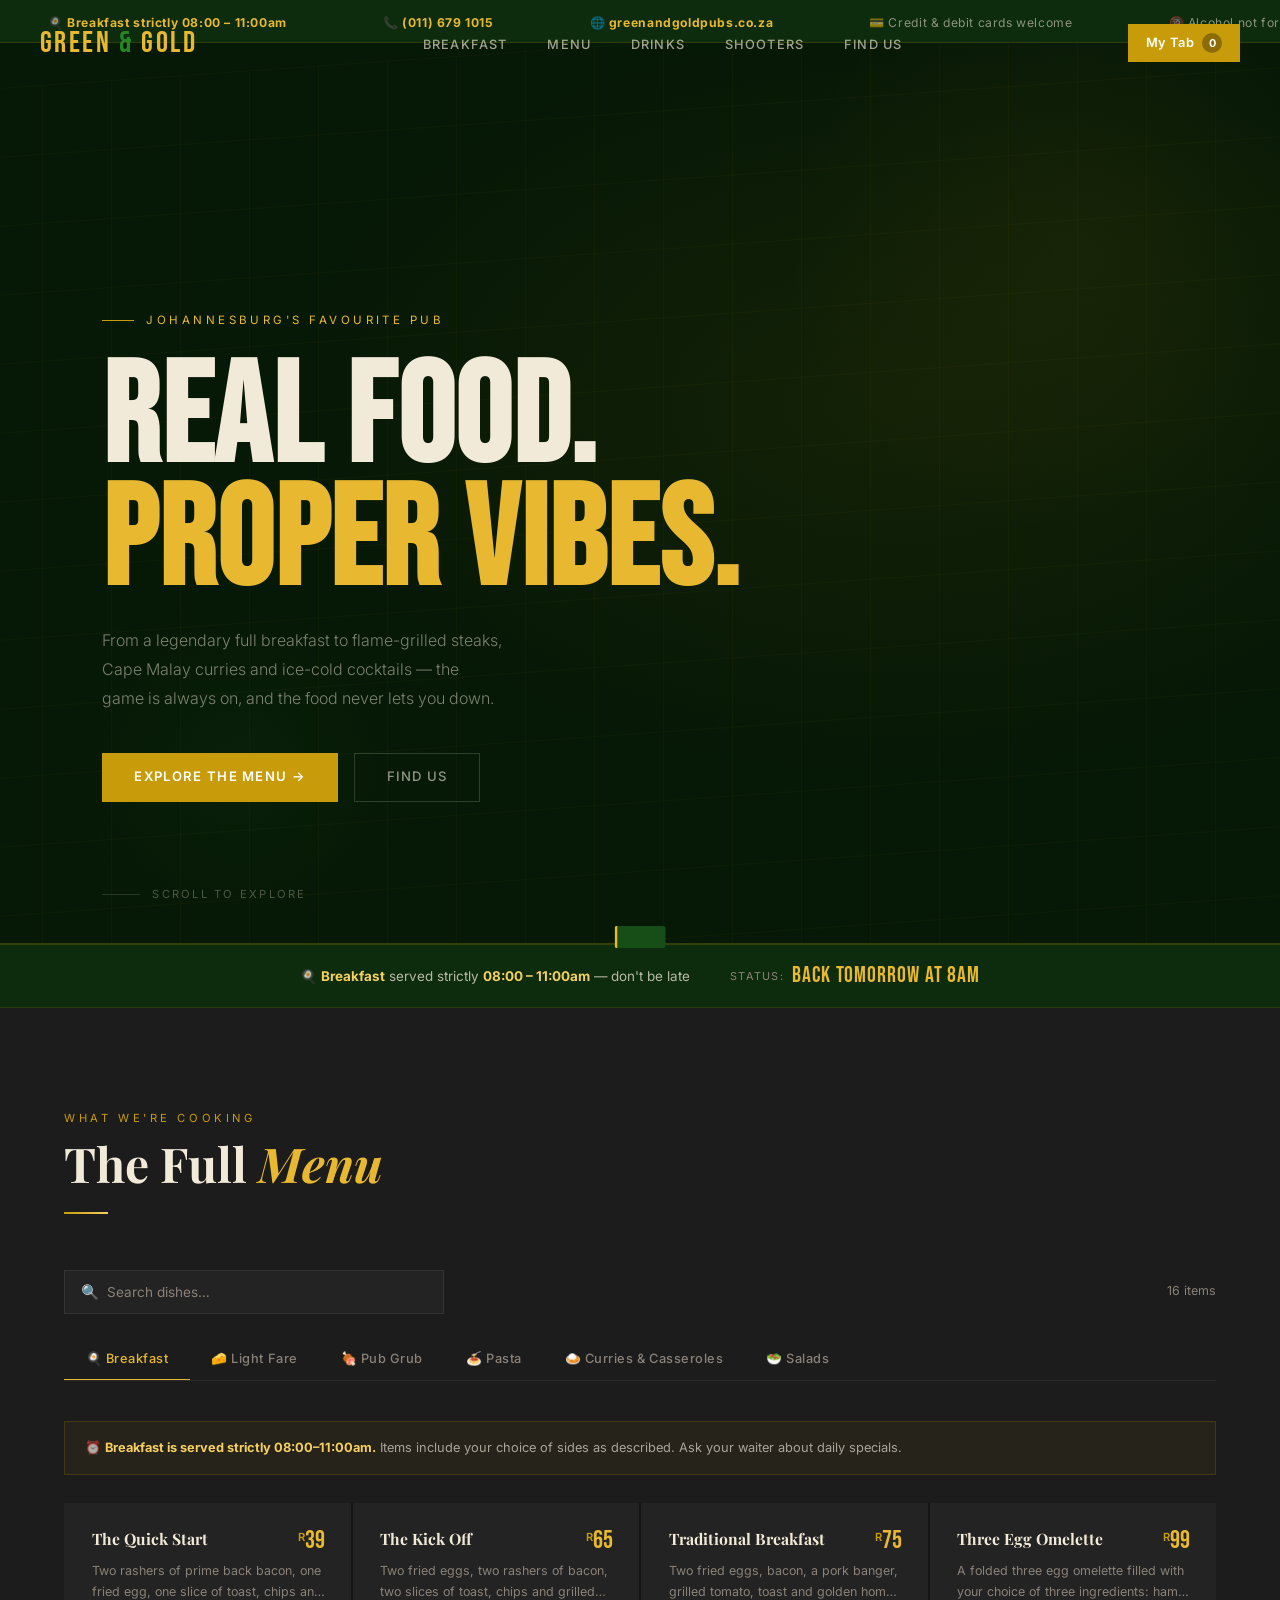
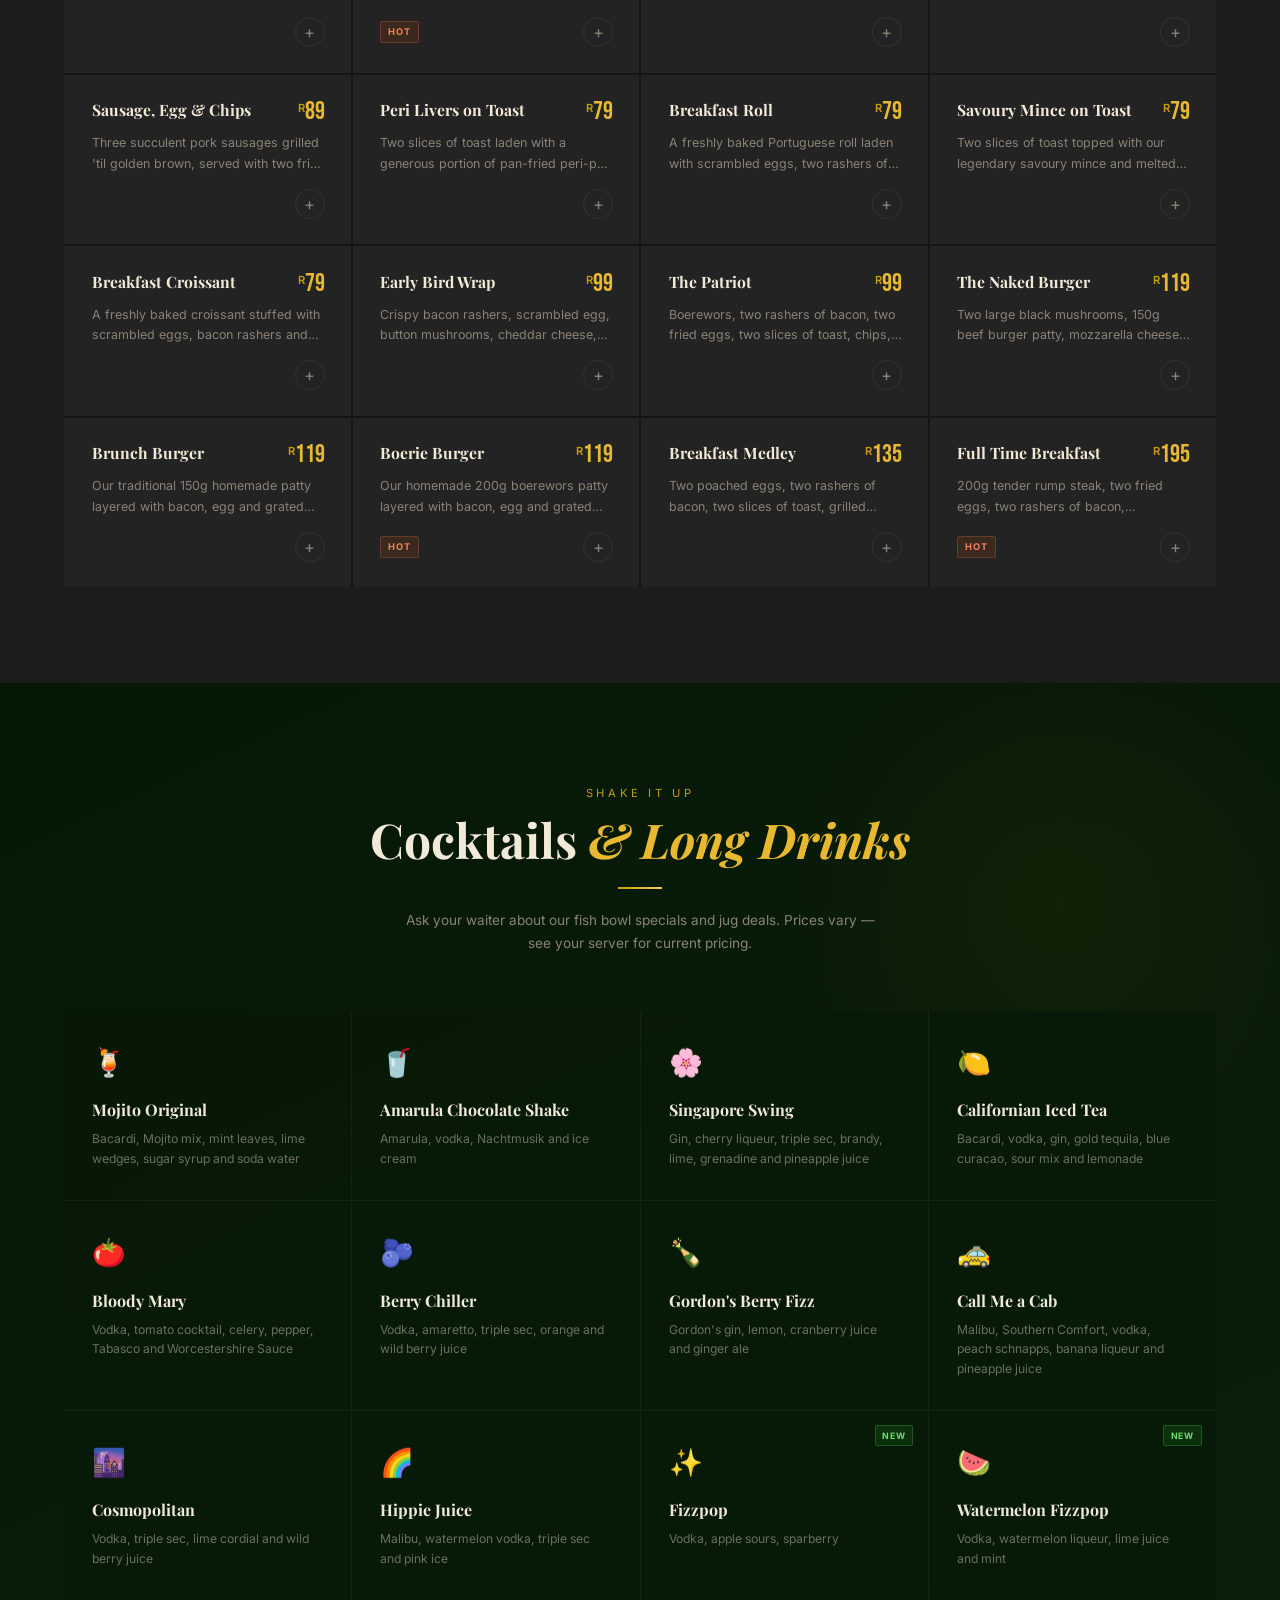
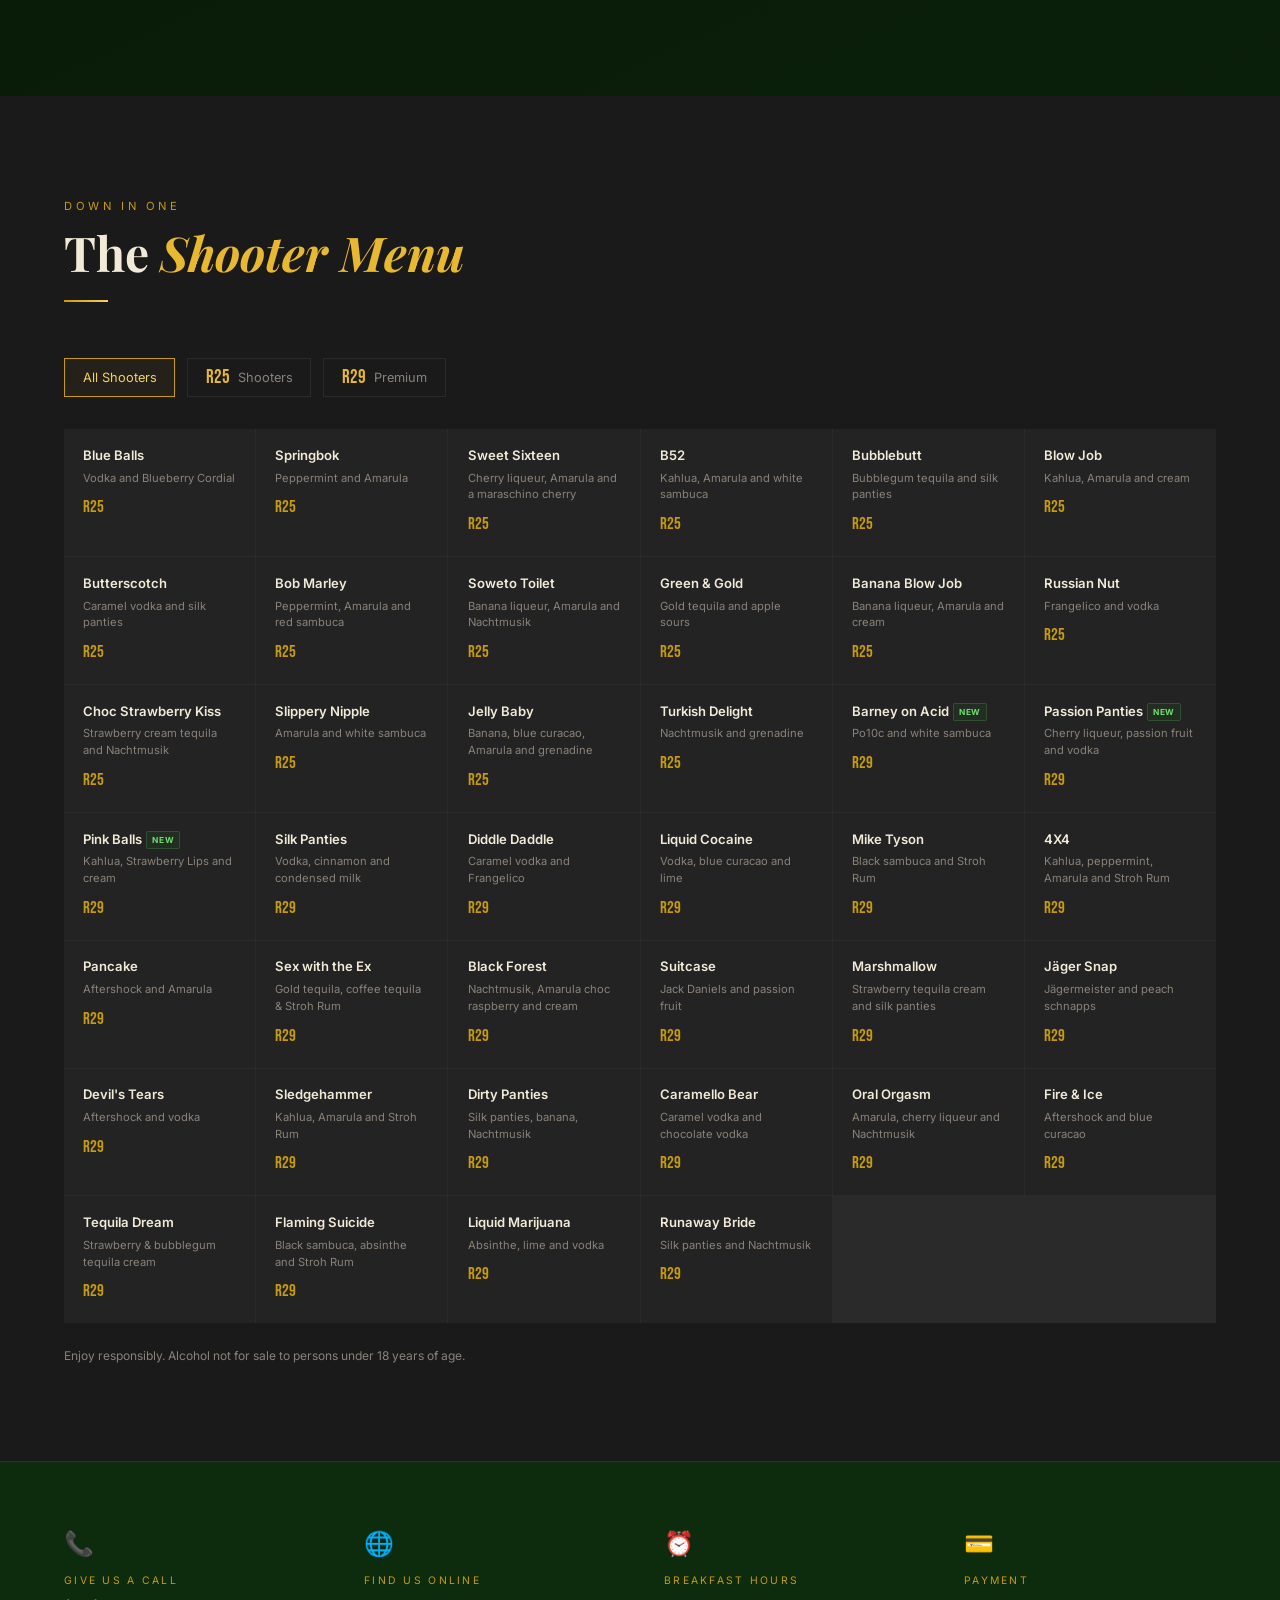
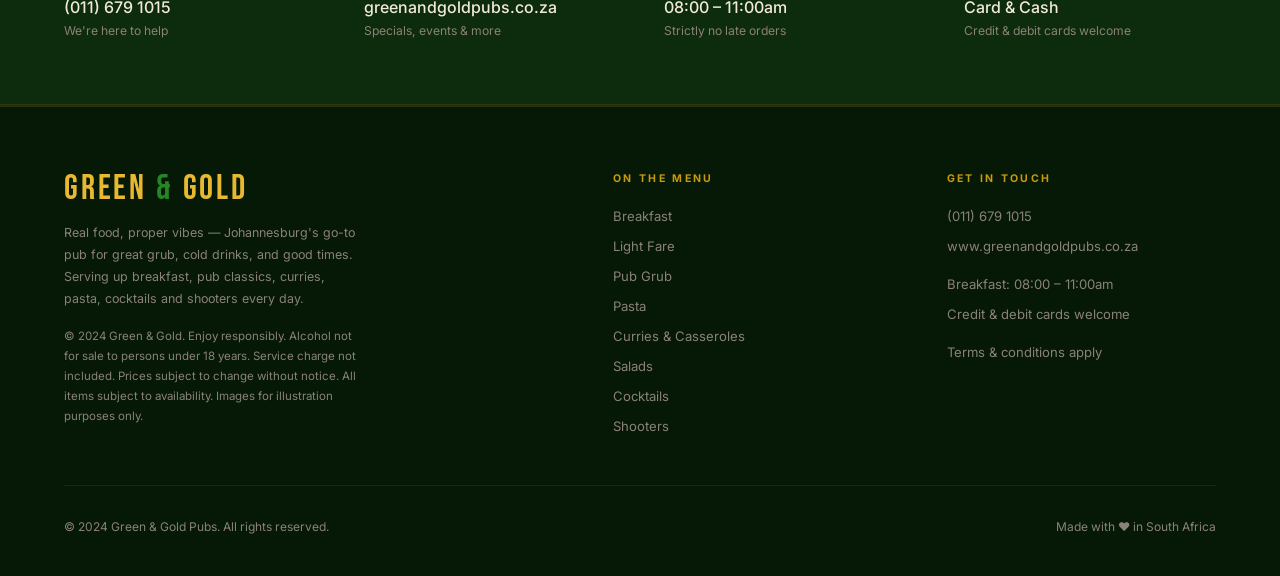
==== src/index.html @ a9fb5fc9 "Add Green & Gold Pub interactive website Full restaurant/pub website built from menu PDF with: - Liv" ====
<!DOCTYPE html>
<html lang="en">
<head>
  <meta charset="UTF-8">
  <meta name="viewport" content="width=device-width, initial-scale=1.0">
  <title>Green &amp; Gold | Johannesburg's Favourite Pub</title>
  <meta name="description" content="Real food, proper vibes. Green &amp; Gold Pub — breakfast, pub grub, curries, cocktails and shooters in Johannesburg.">
  <link rel="preconnect" href="https://fonts.googleapis.com">
  <link rel="preconnect" href="https://fonts.gstatic.com" crossorigin>
  <link href="https://fonts.googleapis.com/css2?family=Playfair+Display:ital,wght@0,400;0,700;0,900;1,400;1,700&family=Inter:wght@300;400;500;600;700&family=Bebas+Neue&display=swap" rel="stylesheet">
  <link rel="stylesheet" href="style.css">
</head>
<body>

<!-- ══ TICKER ══════════════════════════════════════════════════════ -->
<div class="ticker-wrap" aria-hidden="true">
  <div class="ticker-track" id="tickerTrack">
    <span class="ticker-item">🍳 <strong>Breakfast strictly 08:00 – 11:00am</strong></span>
    <span class="ticker-item">📞 <strong>(011) 679 1015</strong></span>
    <span class="ticker-item">🌐 <strong>greenandgoldpubs.co.za</strong></span>
    <span class="ticker-item">💳 Credit &amp; debit cards welcome</span>
    <span class="ticker-item">🔞 Alcohol not for sale to persons under 18</span>
    <span class="ticker-item">🏉 The game is always on</span>
    <span class="ticker-item">🔥 New items now on the menu — check it out</span>
    <span class="ticker-item">🥩 <strong>200g rump, flame-grilled to order</strong></span>
    <span class="ticker-item">🍺 Enjoy responsibly</span>
    <span class="ticker-item">📍 Johannesburg, South Africa</span>
  </div>
</div>

<!-- ══ NAV ══════════════════════════════════════════════════════════ -->
<nav id="mainNav">
  <a href="#" class="logo">Green <em>&amp;</em> Gold</a>

  <ul class="nav-links">
    <li><a href="#menu" onclick="switchCatByName('breakfast')">Breakfast</a></li>
    <li><a href="#menu">Menu</a></li>
    <li><a href="#cocktails">Drinks</a></li>
    <li><a href="#shooters">Shooters</a></li>
    <li><a href="#contact">Find Us</a></li>
  </ul>

  <div class="nav-right">
    <button class="tab-btn" onclick="openDrawer()">
      My Tab
      <span class="tab-badge" id="tabBadge">0</span>
    </button>
    <button class="ham" id="hamBtn" onclick="toggleMob()" aria-label="Menu">
      <span></span><span></span><span></span>
    </button>
  </div>
</nav>

<!-- ══ MOBILE NAV ══════════════════════════════════════════════════ -->
<nav class="mob-nav" id="mobNav">
  <a href="#menu" onclick="closeMob()">Menu</a>
  <a href="#cocktails" onclick="closeMob()">Drinks</a>
  <a href="#shooters" onclick="closeMob()">Shooters</a>
  <a href="#contact" onclick="closeMob()">Find Us</a>
</nav>

<!-- ══ HERO ══════════════════════════════════════════════════════════ -->
<section class="hero" id="home">
  <div class="hero-bg"></div>
  <div class="hero-grid"></div>
  <div class="hero-orb hero-orb-1"></div>
  <div class="hero-orb hero-orb-2"></div>

  <div class="hero-inner">
    <div class="hero-eye">Johannesburg's Favourite Pub</div>
    <h1 class="hero-h1">
      Real food.<br>
      <span class="accent">Proper vibes.</span>
    </h1>
    <p class="hero-sub">From a legendary full breakfast to flame-grilled steaks, Cape Malay curries and ice-cold cocktails — the game is always on, and the food never lets you down.</p>
    <div class="hero-ctas">
      <a href="#menu" class="btn-gold">Explore the Menu &rarr;</a>
      <a href="#contact" class="btn-ghost">Find Us</a>
    </div>
  </div>

  <div class="hero-scroll">
    <div class="scroll-bar"></div>
    Scroll to explore
  </div>
</section>

<!-- ══ BREAKFAST BANNER ══════════════════════════════════════════════ -->
<div class="bfast-bar" id="bfastBar">
  <div class="bfast-msg">🍳 <strong>Breakfast</strong> served strictly <strong>08:00 – 11:00am</strong> — don't be late</div>
  <div class="bfast-timer">
    <span class="timer-lbl">Status:</span>
    <span class="timer-val" id="timerVal">—</span>
  </div>
</div>

<!-- ══ MENU ══════════════════════════════════════════════════════════ -->
<section class="menu-sec" id="menu">
  <div class="s-head">
    <span class="s-label">What we're cooking</span>
    <h2 class="s-title">The Full <em>Menu</em></h2>
    <div class="gold-rule"></div>
  </div>

  <!-- Search + count -->
  <div class="search-row">
    <div class="search-box">
      <span class="search-ico">&#128269;</span>
      <input type="text" id="searchInput" placeholder="Search dishes…" oninput="onSearch(this.value)" autocomplete="off">
    </div>
    <span class="result-ct" id="resultCt"></span>
  </div>

  <!-- Category tabs -->
  <div class="cat-tabs" id="catTabs">
    <button class="cat-tab active" onclick="switchCat('breakfast', this)">🍳 Breakfast</button>
    <button class="cat-tab" onclick="switchCat('lightFare', this)">🧀 Light Fare</button>
    <button class="cat-tab" onclick="switchCat('pubGrub', this)">🍖 Pub Grub</button>
    <button class="cat-tab" onclick="switchCat('pasta', this)">🍝 Pasta</button>
    <button class="cat-tab" onclick="switchCat('curries', this)">🍛 Curries &amp; Casseroles</button>
    <button class="cat-tab" onclick="switchCat('salads', this)">🥗 Salads</button>
  </div>

  <!-- Breakfast note -->
  <div id="bfastNote" style="margin-bottom:1.75rem; padding:1rem 1.25rem; background:rgba(200,155,10,0.06); border:1px solid rgba(200,155,10,0.18); font-size:0.8rem; color:rgba(242,234,216,0.65); line-height:1.6;">
    ⏰ <strong style="color:var(--gold-xl)">Breakfast is served strictly 08:00–11:00am.</strong>
    Items include your choice of sides as described. Ask your waiter about daily specials.
  </div>

  <!-- Menu grid -->
  <div class="menu-grid" id="menuGrid"></div>
</section>

<!-- ══ COCKTAILS ════════════════════════════════════════════════════ -->
<section class="cktl-sec" id="cocktails">
  <div class="s-head center reveal">
    <span class="s-label">Shake it up</span>
    <h2 class="s-title">Cocktails <em>&amp; Long Drinks</em></h2>
    <div class="gold-rule"></div>
    <p style="font-size:0.85rem;color:var(--muted);margin-top:0.75rem;max-width:480px;margin-inline:auto;line-height:1.7;">Ask your waiter about our fish bowl specials and jug deals. Prices vary — see your server for current pricing.</p>
  </div>
  <div class="cktl-grid" id="cktlGrid"></div>
</section>

<!-- ══ SHOOTERS ═══════════════════════════════════════════════════ -->
<section class="shot-sec" id="shooters">
  <div class="s-head reveal">
    <span class="s-label">Down in one</span>
    <h2 class="s-title">The <em>Shooter Menu</em></h2>
    <div class="gold-rule"></div>
  </div>

  <div class="price-pills">
    <button class="ppill active" data-filter="all" onclick="renderShooters('all')">All Shooters</button>
    <button class="ppill" data-filter="25" onclick="renderShooters('25')">
      <span class="pp">R25</span> Shooters
    </button>
    <button class="ppill" data-filter="29" onclick="renderShooters('29')">
      <span class="pp">R29</span> Premium
    </button>
  </div>

  <div class="shot-grid" id="shotGrid"></div>

  <p style="margin-top:1.5rem;font-size:0.75rem;color:var(--muted);">Enjoy responsibly. Alcohol not for sale to persons under 18 years of age.</p>
</section>

<!-- ══ INFO STRIP ════════════════════════════════════════════════════ -->
<div class="info-strip" id="contact">
  <div class="reveal">
    <span class="info-ico">📞</span>
    <div class="info-lbl">Give us a call</div>
    <div class="info-val">(011) 679 1015</div>
    <div class="info-sub">We're here to help</div>
  </div>
  <div class="reveal" style="transition-delay:0.1s">
    <span class="info-ico">🌐</span>
    <div class="info-lbl">Find us online</div>
    <div class="info-val">greenandgoldpubs.co.za</div>
    <div class="info-sub">Specials, events &amp; more</div>
  </div>
  <div class="reveal" style="transition-delay:0.2s">
    <span class="info-ico">⏰</span>
    <div class="info-lbl">Breakfast hours</div>
    <div class="info-val">08:00 – 11:00am</div>
    <div class="info-sub">Strictly no late orders</div>
  </div>
  <div class="reveal" style="transition-delay:0.3s">
    <span class="info-ico">💳</span>
    <div class="info-lbl">Payment</div>
    <div class="info-val">Card &amp; Cash</div>
    <div class="info-sub">Credit &amp; debit cards welcome</div>
  </div>
</div>

<!-- ══ FOOTER ════════════════════════════════════════════════════════ -->
<footer>
  <div class="ft-grid">
    <div class="ft-brand">
      <a href="#" class="logo">Green <em>&amp;</em> Gold</a>
      <p>Real food, proper vibes — Johannesburg's go-to pub for great grub, cold drinks, and good times. Serving up breakfast, pub classics, curries, pasta, cocktails and shooters every day.</p>
      <p style="margin-top:1rem;font-size:0.72rem;">© 2024 Green &amp; Gold. Enjoy responsibly. Alcohol not for sale to persons under 18 years. Service charge not included. Prices subject to change without notice. All items subject to availability. Images for illustration purposes only.</p>
    </div>
    <div class="ft-col">
      <h4>On the Menu</h4>
      <ul>
        <li><a href="#menu" onclick="switchCat('breakfast', document.querySelector('.cat-tab'))">Breakfast</a></li>
        <li><a href="#menu">Light Fare</a></li>
        <li><a href="#menu">Pub Grub</a></li>
        <li><a href="#menu">Pasta</a></li>
        <li><a href="#menu">Curries &amp; Casseroles</a></li>
        <li><a href="#menu">Salads</a></li>
        <li><a href="#cocktails">Cocktails</a></li>
        <li><a href="#shooters">Shooters</a></li>
      </ul>
    </div>
    <div class="ft-col">
      <h4>Get in Touch</h4>
      <ul>
        <li>(011) 679 1015</li>
        <li>www.greenandgoldpubs.co.za</li>
        <li style="margin-top:0.5rem;">Breakfast: 08:00 – 11:00am</li>
        <li>Credit &amp; debit cards welcome</li>
        <li style="margin-top:0.5rem;">Terms &amp; conditions apply</li>
      </ul>
    </div>
  </div>
  <div class="ft-bottom">
    <p>© 2024 Green &amp; Gold Pubs. All rights reserved.</p>
    <p>Made with ❤️ in South Africa</p>
  </div>
</footer>

<!-- ══ TOAST ════════════════════════════════════════════════════════ -->
<div class="toast" id="toast"></div>

<!-- ══ OVERLAY ══════════════════════════════════════════════════════ -->
<div class="overlay" id="overlay" onclick="closeDrawer()"></div>

<!-- ══ ORDER DRAWER ══════════════════════════════════════════════════ -->
<div class="drawer" id="drawer" role="dialog" aria-label="Your tab">
  <div class="drawer-head">
    <h3 class="drawer-title">Your Tab <span id="tabCount" style="font-family:'Inter',sans-serif;font-size:0.8rem;color:var(--muted);font-weight:400;margin-left:0.5rem;"></span></h3>
    <button class="drawer-x" onclick="closeDrawer()" aria-label="Close">&#10005;</button>
  </div>
  <div class="drawer-body" id="drawerBody">
    <div class="drawer-empty">
      <span class="de-ico">🍺</span>
      <p>Your tab is empty.<br>Add some items from the menu!</p>
    </div>
  </div>
  <div class="drawer-foot">
    <div class="drawer-total">
      <span class="dt-label">Tab Total</span>
      <span class="dt-amt" id="drawerAmt">R0</span>
    </div>
    <button class="btn-gold btn-full" onclick="callWaiter()">🙋 Call the Waiter</button>
  </div>
</div>

<script src="app.js"></script>
<script>
  // hide bfast note when not on breakfast tab
  const origSwitch = window.switchCat;
  window.switchCat = function(cat, btn) {
    origSwitch(cat, btn);
    document.getElementById('bfastNote').style.display = cat === 'breakfast' ? '' : 'none';
  };
</script>
</body>
</html>
---- src/style.css ----
:root {
  --g900: #061806;
  --g800: #0d2b0d;
  --g700: #174e17;
  --g600: #1e6b1e;
  --g500: #268526;
  --gold: #c89b0a;
  --gold-l: #e8b930;
  --gold-xl: #f5d060;
  --cream: #f9f4e8;
  --warm: #f2ead8;
  --char: #1c1c1c;
  --card: #232323;
  --card-h: #2c2c2c;
  --muted: #8a8278;
  --border: rgba(255,255,255,0.07);
}

*,*::before,*::after { box-sizing: border-box; margin: 0; padding: 0; }
html { scroll-behavior: smooth; }
body { font-family: 'Inter', system-ui, sans-serif; background: var(--char); color: var(--warm); overflow-x: hidden; line-height: 1.5; }

/* TICKER */
.ticker-wrap { background: var(--g800); border-bottom: 1px solid rgba(200,155,10,0.18); overflow: hidden; padding: 0.55rem 0; white-space: nowrap; }
.ticker-track { display: inline-flex; animation: ticker 50s linear infinite; }
.ticker-track:hover { animation-play-state: paused; }
.ticker-item { font-size: 0.76rem; letter-spacing: 0.05em; color: rgba(242,234,216,0.55); padding: 0 3rem; flex-shrink: 0; }
.ticker-item strong { color: var(--gold-l); }
@keyframes ticker { from { transform: translateX(0); } to { transform: translateX(-50%); } }

/* NAV */
nav { position: fixed; top: 0; left: 0; right: 0; z-index: 500; padding: 1.5rem 2.5rem; display: flex; align-items: center; justify-content: space-between; transition: padding 0.35s, background 0.35s, box-shadow 0.35s; }
nav.stuck { background: rgba(6,24,6,0.97); backdrop-filter: blur(14px); padding: 0.9rem 2.5rem; box-shadow: 0 1px 0 rgba(200,155,10,0.15); }
.logo { font-family: 'Bebas Neue', sans-serif; font-size: 1.9rem; letter-spacing: 0.08em; color: var(--gold-l); text-decoration: none; line-height: 1; }
.logo em { color: var(--g500); font-style: normal; }
.nav-links { list-style: none; display: flex; gap: 2.5rem; }
.nav-links a { font-size: 0.8rem; font-weight: 500; letter-spacing: 0.09em; text-transform: uppercase; color: rgba(242,234,216,0.65); text-decoration: none; transition: color 0.2s; }
.nav-links a:hover { color: var(--gold-xl); }
.nav-right { display: flex; align-items: center; gap: 1rem; }
.tab-btn { display: flex; align-items: center; gap: 0.5rem; padding: 0.55rem 1.1rem; background: var(--gold); border: none; color: #fff; font-size: 0.8rem; font-weight: 600; letter-spacing: 0.05em; cursor: pointer; transition: background 0.2s, transform 0.15s; font-family: 'Inter', sans-serif; }
.tab-btn:hover { background: var(--gold-l); color: #000; transform: translateY(-1px); }
.tab-badge { background: rgba(0,0,0,0.3); border-radius: 50%; width: 20px; height: 20px; font-size: 0.68rem; display: flex; align-items: center; justify-content: center; font-weight: 700; }
.tab-badge.bump { animation: bump 0.3s ease; }
@keyframes bump { 0%,100%{transform:scale(1)} 50%{transform:scale(1.5)} }
.ham { display: none; flex-direction: column; gap: 4px; background: none; border: none; cursor: pointer; padding: 4px; }
.ham span { display: block; width: 22px; height: 2px; background: var(--warm); transition: all 0.3s; transform-origin: center; }
.ham.open span:nth-child(1) { transform: rotate(45deg) translate(4px, 4px); }
.ham.open span:nth-child(2) { opacity: 0; }
.ham.open span:nth-child(3) { transform: rotate(-45deg) translate(4px, -4px); }

/* MOBILE NAV */
.mob-nav { position: fixed; inset: 0; background: var(--g900); z-index: 490; display: flex; flex-direction: column; align-items: center; justify-content: center; gap: 2.5rem; pointer-events: none; opacity: 0; transition: opacity 0.3s; }
.mob-nav.open { opacity: 1; pointer-events: all; }
.mob-nav a { font-family: 'Bebas Neue', sans-serif; font-size: 3.5rem; letter-spacing: 0.05em; color: var(--warm); text-decoration: none; transition: color 0.2s; }
.mob-nav a:hover { color: var(--gold-xl); }

/* HERO */
.hero { min-height: 100vh; display: flex; align-items: center; position: relative; overflow: hidden; background: var(--g900); }
.hero-bg { position: absolute; inset: 0; background: radial-gradient(ellipse 80% 70% at 70% 40%, rgba(200,155,10,0.07) 0%, transparent 60%), linear-gradient(180deg, rgba(6,24,6,0.3) 0%, rgba(6,24,6,0.85) 100%); }
.hero-grid { position: absolute; inset: 0; background-image: linear-gradient(rgba(200,155,10,0.035) 1px, transparent 1px), linear-gradient(90deg, rgba(200,155,10,0.035) 1px, transparent 1px); background-size: 60px 60px; transform: skewY(-4deg) scale(1.15); transform-origin: top; }
.hero-orb { position: absolute; border-radius: 50%; pointer-events: none; }
.hero-orb-1 { width: 600px; height: 600px; top: -100px; right: -100px; background: radial-gradient(circle, rgba(200,155,10,0.06) 0%, transparent 70%); animation: float 8s ease-in-out infinite; }
.hero-orb-2 { width: 350px; height: 350px; bottom: 0; left: 5%; background: radial-gradient(circle, rgba(38,133,38,0.07) 0%, transparent 70%); animation: float 11s ease-in-out infinite reverse; }
@keyframes float { 0%,100%{transform:translateY(0)} 50%{transform:translateY(-25px)} }
.hero-inner { position: relative; z-index: 2; padding: 0 8vw; padding-top: 120px; }
.hero-eye { display: inline-flex; align-items: center; gap: 0.75rem; font-size: 0.72rem; letter-spacing: 0.3em; text-transform: uppercase; color: var(--gold-l); margin-bottom: 1.75rem; animation: slideUp 0.8s ease 0.3s both; }
.hero-eye::before { content: ''; width: 32px; height: 1px; background: var(--gold); }
.hero-h1 { font-family: 'Bebas Neue', sans-serif; font-size: clamp(5rem, 11vw, 9rem); line-height: 0.88; letter-spacing: 0.01em; color: var(--warm); animation: slideUp 0.9s ease 0.5s both; margin-bottom: 0.15em; }
.hero-h1 .accent { color: var(--gold-l); display: block; }
.hero-sub { font-size: 1rem; color: rgba(242,234,216,0.5); max-width: 400px; line-height: 1.8; font-weight: 300; animation: slideUp 0.8s ease 0.7s both; margin-bottom: 2.5rem; }
.hero-ctas { display: flex; gap: 1rem; flex-wrap: wrap; animation: slideUp 0.8s ease 0.9s both; }
@keyframes slideUp { from{opacity:0;transform:translateY(28px)} to{opacity:1;transform:translateY(0)} }
.hero-scroll { position: absolute; bottom: 2.5rem; left: 8vw; display: flex; align-items: center; gap: 0.75rem; font-size: 0.7rem; letter-spacing: 0.2em; text-transform: uppercase; color: rgba(242,234,216,0.3); animation: slideUp 0.8s ease 1.1s both; }
.scroll-bar { width: 38px; height: 1px; background: rgba(242,234,216,0.15); overflow: hidden; position: relative; }
.scroll-bar::after { content: ''; position: absolute; top: 0; left: -100%; width: 100%; height: 100%; background: var(--gold); animation: moveBar 2.2s ease-in-out 1.5s infinite; }
@keyframes moveBar { 0%{left:-100%} 60%{left:100%} 100%{left:100%} }

/* BUTTONS */
.btn-gold { display: inline-flex; align-items: center; gap: 0.5rem; padding: 0.85rem 2rem; background: var(--gold); color: #fff; font-size: 0.82rem; font-weight: 600; letter-spacing: 0.1em; text-transform: uppercase; text-decoration: none; border: none; cursor: pointer; transition: background 0.2s, transform 0.15s, color 0.2s; font-family: 'Inter', sans-serif; }
.btn-gold:hover { background: var(--gold-l); color: #000; transform: translateY(-2px); }
.btn-ghost { display: inline-flex; align-items: center; gap: 0.5rem; padding: 0.85rem 2rem; background: transparent; color: rgba(242,234,216,0.6); font-size: 0.82rem; font-weight: 500; letter-spacing: 0.08em; text-transform: uppercase; text-decoration: none; border: 1px solid rgba(242,234,216,0.18); cursor: pointer; transition: all 0.2s; font-family: 'Inter', sans-serif; }
.btn-ghost:hover { border-color: var(--gold); color: var(--gold-xl); }

/* BREAKFAST BAR */
.bfast-bar { background: var(--g800); border-top: 2px solid var(--gold); border-bottom: 1px solid rgba(200,155,10,0.15); padding: 0.9rem 2.5rem; display: flex; align-items: center; justify-content: center; gap: 2.5rem; flex-wrap: wrap; transition: border-top-color 0.5s; }
.bfast-bar.warn { border-top-color: #e08030; }
.bfast-bar.closed { border-top-color: rgba(200,155,10,0.2); }
.bfast-msg { font-size: 0.84rem; color: rgba(242,234,216,0.75); }
.bfast-msg strong { color: var(--gold-xl); }
.bfast-timer { display: flex; align-items: center; gap: 0.5rem; }
.timer-lbl { font-size: 0.68rem; letter-spacing: 0.12em; text-transform: uppercase; color: var(--muted); }
.timer-val { font-family: 'Bebas Neue', sans-serif; font-size: 1.4rem; color: var(--gold-l); letter-spacing: 0.04em; }

/* SECTION COMMONS */
.s-label { display: inline-block; font-size: 0.7rem; letter-spacing: 0.32em; text-transform: uppercase; color: var(--gold); margin-bottom: 0.6rem; }
.s-title { font-family: 'Playfair Display', serif; font-size: clamp(2rem, 4vw, 3rem); line-height: 1.15; color: var(--warm); }
.s-title em { color: var(--gold-l); font-style: italic; }
.gold-rule { width: 44px; height: 2px; background: linear-gradient(90deg, var(--gold), var(--gold-xl)); margin: 1.25rem 0; }
.s-head { margin-bottom: 3.5rem; }
.s-head.center { text-align: center; }
.s-head.center .gold-rule { margin: 1.25rem auto; }

/* MENU */
.menu-sec { padding: 6rem 5vw; background: var(--char); }
.search-row { display: flex; align-items: center; gap: 1rem; margin-bottom: 1.5rem; flex-wrap: wrap; }
.search-box { display: flex; align-items: center; gap: 0.5rem; background: var(--card); border: 1px solid var(--border); padding: 0.65rem 1rem; flex: 1; max-width: 380px; transition: border-color 0.2s; }
.search-box:focus-within { border-color: var(--gold); }
.search-box input { background: none; border: none; outline: none; color: var(--warm); font-size: 0.85rem; width: 100%; font-family: 'Inter', sans-serif; }
.search-box input::placeholder { color: var(--muted); }
.search-ico { color: var(--muted); font-size: 0.9rem; }
.result-ct { font-size: 0.78rem; color: var(--muted); margin-left: auto; }
.cat-tabs { display: flex; border-bottom: 1px solid var(--border); margin-bottom: 2.5rem; overflow-x: auto; scrollbar-width: none; }
.cat-tabs::-webkit-scrollbar { display: none; }
.cat-tab { flex-shrink: 0; padding: 0.8rem 1.35rem; background: none; border: none; border-bottom: 2px solid transparent; color: var(--muted); font-size: 0.8rem; font-weight: 500; font-family: 'Inter', sans-serif; letter-spacing: 0.04em; cursor: pointer; transition: color 0.2s, border-color 0.2s; white-space: nowrap; margin-bottom: -1px; }
.cat-tab:hover { color: var(--warm); }
.cat-tab.active { color: var(--gold-l); border-bottom-color: var(--gold-l); }
.menu-grid { display: grid; grid-template-columns: repeat(auto-fill, minmax(285px, 1fr)); gap: 2px; background: rgba(0,0,0,0.25); }
.mc { background: var(--card); padding: 1.6rem; border-left: 2px solid transparent; position: relative; overflow: hidden; transition: background 0.2s, border-left-color 0.2s; }
.mc::after { content: ''; position: absolute; inset: 0; background: linear-gradient(135deg, rgba(200,155,10,0.04), transparent 55%); opacity: 0; transition: opacity 0.3s; pointer-events: none; }
.mc:hover { background: var(--card-h); border-left-color: var(--gold); }
.mc:hover::after { opacity: 1; }
.mc-head { display: flex; align-items: flex-start; justify-content: space-between; gap: 0.75rem; margin-bottom: 0.5rem; }
.mc-name { font-family: 'Playfair Display', serif; font-size: 0.98rem; font-weight: 700; color: var(--warm); line-height: 1.3; }
.mc-price { font-family: 'Bebas Neue', sans-serif; font-size: 1.55rem; color: var(--gold-l); line-height: 1; white-space: nowrap; flex-shrink: 0; }
.mc-price .r { font-family: 'Inter', sans-serif; font-size: 0.7rem; font-weight: 600; vertical-align: top; line-height: 1.5; color: var(--gold); }
.mc-desc { font-size: 0.78rem; color: var(--muted); line-height: 1.65; overflow: hidden; display: -webkit-box; -webkit-line-clamp: 2; -webkit-box-orient: vertical; transition: -webkit-line-clamp 0.4s; }
.mc:hover .mc-desc { -webkit-line-clamp: 8; }
.mc-variants { display: flex; gap: 0.4rem; flex-wrap: wrap; margin-top: 0.5rem; }
.mc-var { font-size: 0.7rem; color: var(--muted); border: 1px solid var(--border); padding: 0.18rem 0.45rem; border-radius: 2rem; display: flex; align-items: center; gap: 0.3rem; }
.mc-var .vp { font-family: 'Bebas Neue', sans-serif; font-size: 0.9rem; color: var(--gold); }
.mc-foot { display: flex; align-items: center; justify-content: space-between; margin-top: 0.9rem; gap: 0.4rem; flex-wrap: wrap; }
.mc-tags { display: flex; gap: 0.35rem; flex-wrap: wrap; }
.tag { font-size: 0.58rem; font-weight: 700; letter-spacing: 0.08em; text-transform: uppercase; padding: 0.18rem 0.45rem; border-radius: 2px; }
.tag-new { background: rgba(38,133,38,0.15); color: #6ddf6d; border: 1px solid rgba(109,223,109,0.22); }
.tag-hot { background: rgba(200,80,10,0.15); color: #f08060; border: 1px solid rgba(240,128,96,0.22); }
.add-btn { width: 30px; height: 30px; border-radius: 50%; border: 1px solid var(--border); background: none; color: var(--muted); font-size: 1.05rem; display: flex; align-items: center; justify-content: center; cursor: pointer; transition: all 0.2s; flex-shrink: 0; font-family: 'Inter', sans-serif; }
.add-btn:hover { background: var(--gold); color: #fff; border-color: var(--gold); transform: scale(1.12); }
.add-btn.added { background: var(--g600); color: #fff; border-color: var(--g600); }
.empty-state { grid-column: 1/-1; text-align: center; padding: 5rem 1rem; color: var(--muted); }
.empty-state .empty-ico { font-size: 2.5rem; display: block; margin-bottom: 0.75rem; }

/* COCKTAILS */
.cktl-sec { background: linear-gradient(155deg, var(--g900), #0a1f0a); padding: 6rem 5vw; position: relative; overflow: hidden; }
.cktl-sec::before { content: ''; position: absolute; top: -80px; right: -80px; width: 600px; height: 600px; border-radius: 50%; background: radial-gradient(circle, rgba(200,155,10,0.05) 0%, transparent 65%); pointer-events: none; }
.cktl-grid { display: grid; grid-template-columns: repeat(auto-fill, minmax(240px, 1fr)); gap: 1px; background: rgba(255,255,255,0.04); }
.cktl-card { background: rgba(6,24,6,0.9); padding: 2rem 1.75rem; position: relative; overflow: hidden; transition: background 0.25s, transform 0.25s; }
.cktl-card::after { content: ''; position: absolute; bottom: 0; left: 0; width: 100%; height: 2px; background: linear-gradient(90deg, var(--g500), var(--gold-l)); transform: scaleX(0); transform-origin: left; transition: transform 0.35s ease; }
.cktl-card:hover { background: rgba(13,43,13,0.95); transform: translateY(-4px); z-index: 1; }
.cktl-card:hover::after { transform: scaleX(1); }
.cktl-ico { font-size: 1.7rem; margin-bottom: 0.9rem; display: block; }
.cktl-name { font-family: 'Playfair Display', serif; font-size: 1rem; font-weight: 700; color: var(--warm); margin-bottom: 0.45rem; }
.cktl-ing { font-size: 0.76rem; color: rgba(242,234,216,0.42); line-height: 1.6; }
.cktl-badge { position: absolute; top: 0.9rem; right: 0.9rem; font-size: 0.55rem; font-weight: 700; letter-spacing: 0.1em; text-transform: uppercase; padding: 0.18rem 0.4rem; background: rgba(38,133,38,0.2); color: #6ddf6d; border: 1px solid rgba(109,223,109,0.22); border-radius: 2px; }

/* SHOOTERS */
.shot-sec { background: #1a1a1a; padding: 6rem 5vw; }
.price-pills { display: flex; gap: 0.75rem; margin-bottom: 2rem; flex-wrap: wrap; }
.ppill { display: flex; align-items: center; gap: 0.5rem; padding: 0.45rem 1.1rem; border: 1px solid var(--border); font-size: 0.8rem; color: var(--muted); cursor: pointer; transition: all 0.2s; font-family: 'Inter', sans-serif; background: none; }
.ppill:hover, .ppill.active { border-color: var(--gold); color: var(--gold-xl); background: rgba(200,155,10,0.05); }
.ppill .pp { font-family: 'Bebas Neue', sans-serif; font-size: 1.2rem; color: var(--gold-l); }
.shot-grid { display: grid; grid-template-columns: repeat(auto-fill, minmax(185px, 1fr)); gap: 1px; background: var(--border); }
.shot-card { background: var(--card); padding: 1.05rem 1.2rem; border-bottom: 2px solid transparent; transition: all 0.2s; }
.shot-card:hover { background: var(--card-h); border-bottom-color: var(--gold); }
.shot-name { font-weight: 600; font-size: 0.82rem; color: var(--warm); margin-bottom: 0.25rem; }
.shot-desc { font-size: 0.7rem; color: var(--muted); line-height: 1.5; }
.shot-price { font-family: 'Bebas Neue', sans-serif; font-size: 1.05rem; color: var(--gold); margin-top: 0.55rem; }
.shot-new { display: inline-block; font-size: 0.52rem; font-weight: 700; letter-spacing: 0.08em; text-transform: uppercase; padding: 0.1rem 0.32rem; background: rgba(38,133,38,0.12); color: #6ddf6d; border: 1px solid rgba(109,223,109,0.18); border-radius: 2px; margin-left: 0.25rem; vertical-align: middle; }

/* INFO STRIP */
.info-strip { background: var(--g800); border-top: 1px solid rgba(200,155,10,0.12); border-bottom: 1px solid rgba(200,155,10,0.12); padding: 4rem 5vw; display: grid; grid-template-columns: repeat(auto-fit, minmax(190px, 1fr)); gap: 3rem; }
.info-ico { font-size: 1.5rem; margin-bottom: 0.7rem; display: block; }
.info-lbl { font-size: 0.65rem; letter-spacing: 0.22em; text-transform: uppercase; color: var(--gold); margin-bottom: 0.35rem; }
.info-val { font-size: 1rem; font-weight: 500; color: var(--warm); margin-bottom: 0.2rem; }
.info-sub { font-size: 0.76rem; color: var(--muted); }

/* FOOTER */
footer { background: var(--g900); padding: 4rem 5vw 2.5rem; border-top: 2px solid rgba(200,155,10,0.18); }
.ft-grid { display: grid; grid-template-columns: 1.8fr 1fr 1fr; gap: 4rem; margin-bottom: 3rem; }
.ft-brand .logo { font-size: 2.2rem; display: inline-block; margin-bottom: 1rem; }
.ft-brand p { font-size: 0.78rem; color: var(--muted); line-height: 1.75; max-width: 300px; }
.ft-col h4 { font-size: 0.66rem; letter-spacing: 0.22em; text-transform: uppercase; color: var(--gold); margin-bottom: 1.25rem; }
.ft-col ul { list-style: none; display: flex; flex-direction: column; gap: 0.65rem; }
.ft-col ul li { font-size: 0.82rem; color: var(--muted); }
.ft-col ul li a { color: inherit; text-decoration: none; transition: color 0.2s; }
.ft-col ul li a:hover { color: var(--gold-xl); }
.ft-bottom { border-top: 1px solid var(--border); padding-top: 2rem; display: flex; align-items: center; justify-content: space-between; flex-wrap: wrap; gap: 1rem; }
.ft-bottom p { font-size: 0.75rem; color: var(--muted); }

/* TOAST */
.toast { position: fixed; bottom: 2rem; left: 50%; transform: translateX(-50%) translateY(80px); background: var(--g700); color: var(--warm); padding: 0.7rem 1.5rem; font-size: 0.84rem; font-weight: 500; z-index: 9000; transition: transform 0.35s cubic-bezier(0.34,1.56,0.64,1); white-space: nowrap; border-left: 3px solid var(--gold-l); pointer-events: none; border-radius: 2px; }
.toast.show { transform: translateX(-50%) translateY(0); }

/* DRAWER OVERLAY */
.overlay { position: fixed; inset: 0; background: rgba(0,0,0,0.55); z-index: 600; opacity: 0; pointer-events: none; transition: opacity 0.3s; }
.overlay.on { opacity: 1; pointer-events: all; }

/* ORDER DRAWER */
.drawer { position: fixed; right: 0; top: 0; bottom: 0; width: 380px; background: #1e1e1e; z-index: 700; transform: translateX(100%); transition: transform 0.4s cubic-bezier(0.32,0,0.67,0); display: flex; flex-direction: column; border-left: 1px solid var(--border); }
.drawer.open { transform: translateX(0); transition-timing-function: cubic-bezier(0.33,1,0.68,1); }
.drawer-head { padding: 1.4rem 1.5rem; border-bottom: 1px solid var(--border); display: flex; align-items: center; justify-content: space-between; }
.drawer-title { font-family: 'Playfair Display', serif; font-size: 1.25rem; }
.drawer-x { width: 34px; height: 34px; border: 1px solid var(--border); background: none; color: var(--muted); cursor: pointer; font-size: 1rem; display: flex; align-items: center; justify-content: center; border-radius: 50%; transition: all 0.2s; }
.drawer-x:hover { color: var(--warm); border-color: var(--warm); }
.drawer-body { flex: 1; overflow-y: auto; padding: 0.75rem 1.5rem; }
.drawer-item { display: flex; gap: 0.75rem; padding: 0.9rem 0; border-bottom: 1px solid var(--border); align-items: center; }
.di-name { flex: 1; font-size: 0.85rem; color: var(--warm); font-weight: 500; line-height: 1.3; }
.di-price { font-family: 'Bebas Neue', sans-serif; font-size: 1.25rem; color: var(--gold-l); white-space: nowrap; }
.di-rm { background: none; border: none; color: var(--muted); cursor: pointer; font-size: 0.85rem; padding: 0 0.25rem; transition: color 0.2s; }
.di-rm:hover { color: #e55; }
.drawer-empty { text-align: center; padding: 3.5rem 1rem; color: var(--muted); }
.drawer-empty .de-ico { font-size: 3rem; display: block; margin-bottom: 0.75rem; }
.drawer-foot { padding: 1.25rem 1.5rem; border-top: 1px solid var(--border); }
.drawer-total { display: flex; align-items: center; justify-content: space-between; margin-bottom: 1.25rem; }
.dt-label { font-size: 0.76rem; letter-spacing: 0.12em; text-transform: uppercase; color: var(--muted); }
.dt-amt { font-family: 'Bebas Neue', sans-serif; font-size: 2rem; color: var(--gold-l); }
.btn-full { width: 100%; display: flex; align-items: center; justify-content: center; }

/* REVEAL ANIMATIONS */
.reveal { opacity: 0; transform: translateY(24px); transition: opacity 0.6s ease, transform 0.6s ease; }
.reveal.in { opacity: 1; transform: translateY(0); }

/* RESPONSIVE */
@media (max-width: 900px) {
  .nav-links { display: none; }
  .ham { display: flex; }
  .ft-grid { grid-template-columns: 1fr; gap: 2.5rem; }
  .hero-h1 { font-size: clamp(4rem, 15vw, 6rem); }
}
@media (max-width: 600px) {
  nav { padding: 1rem 1.25rem; }
  nav.stuck { padding: 0.75rem 1.25rem; }
  section, .menu-sec, .cktl-sec, .shot-sec { padding: 4rem 1.25rem; }
  .drawer { width: 100%; }
  .bfast-bar { padding: 0.75rem 1rem; gap: 1rem; }
}
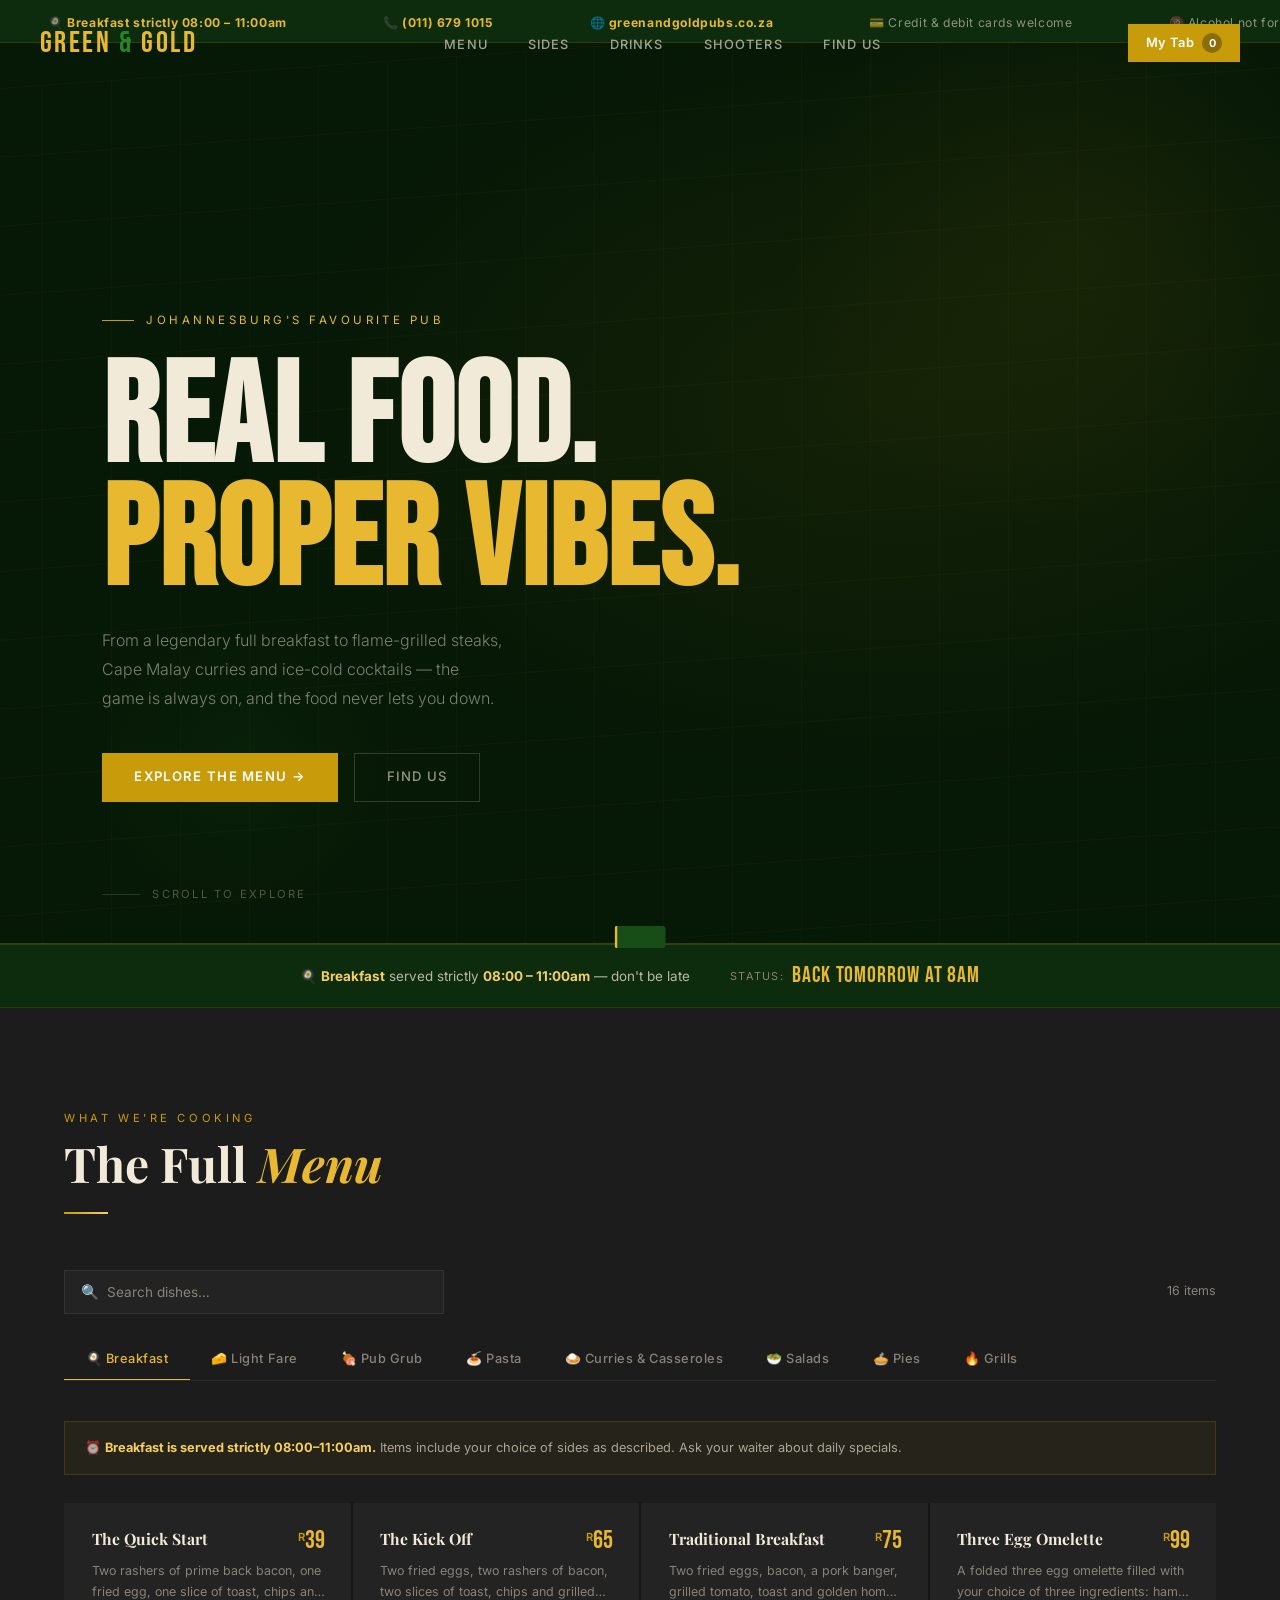
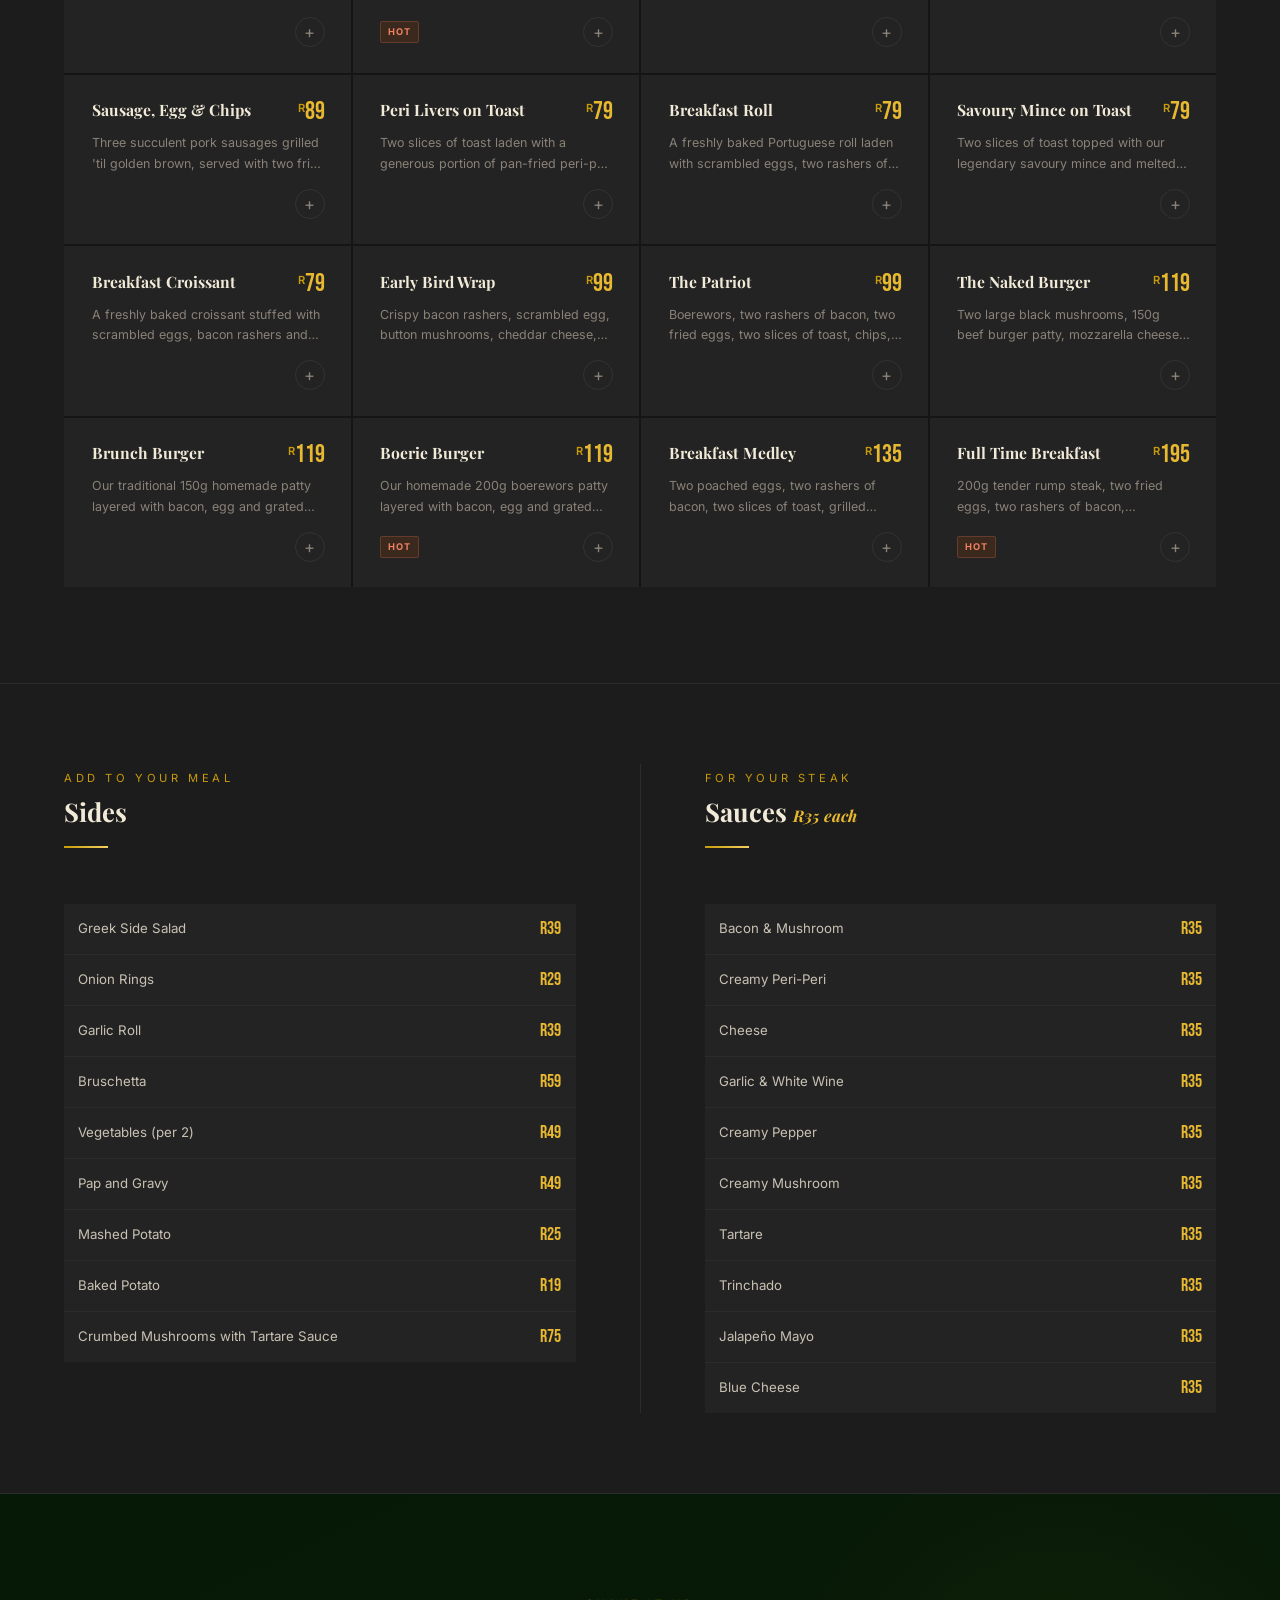
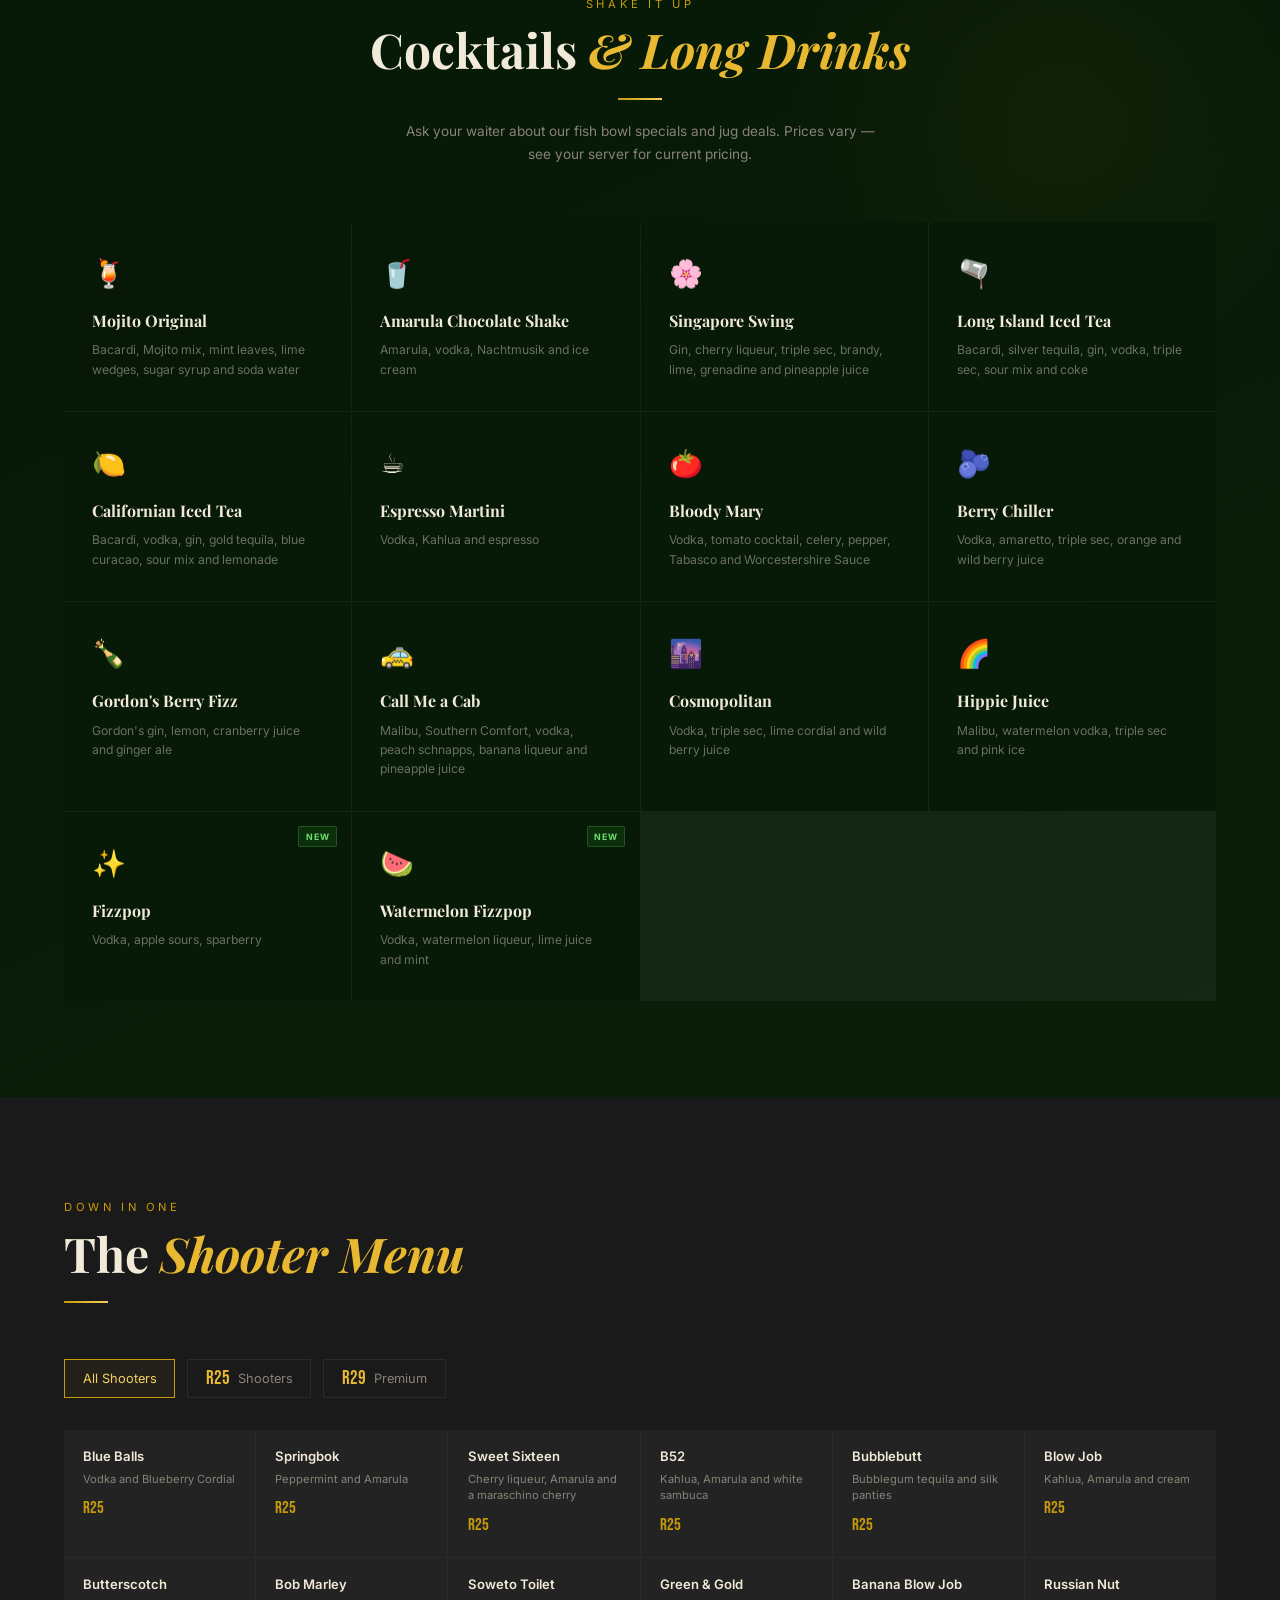
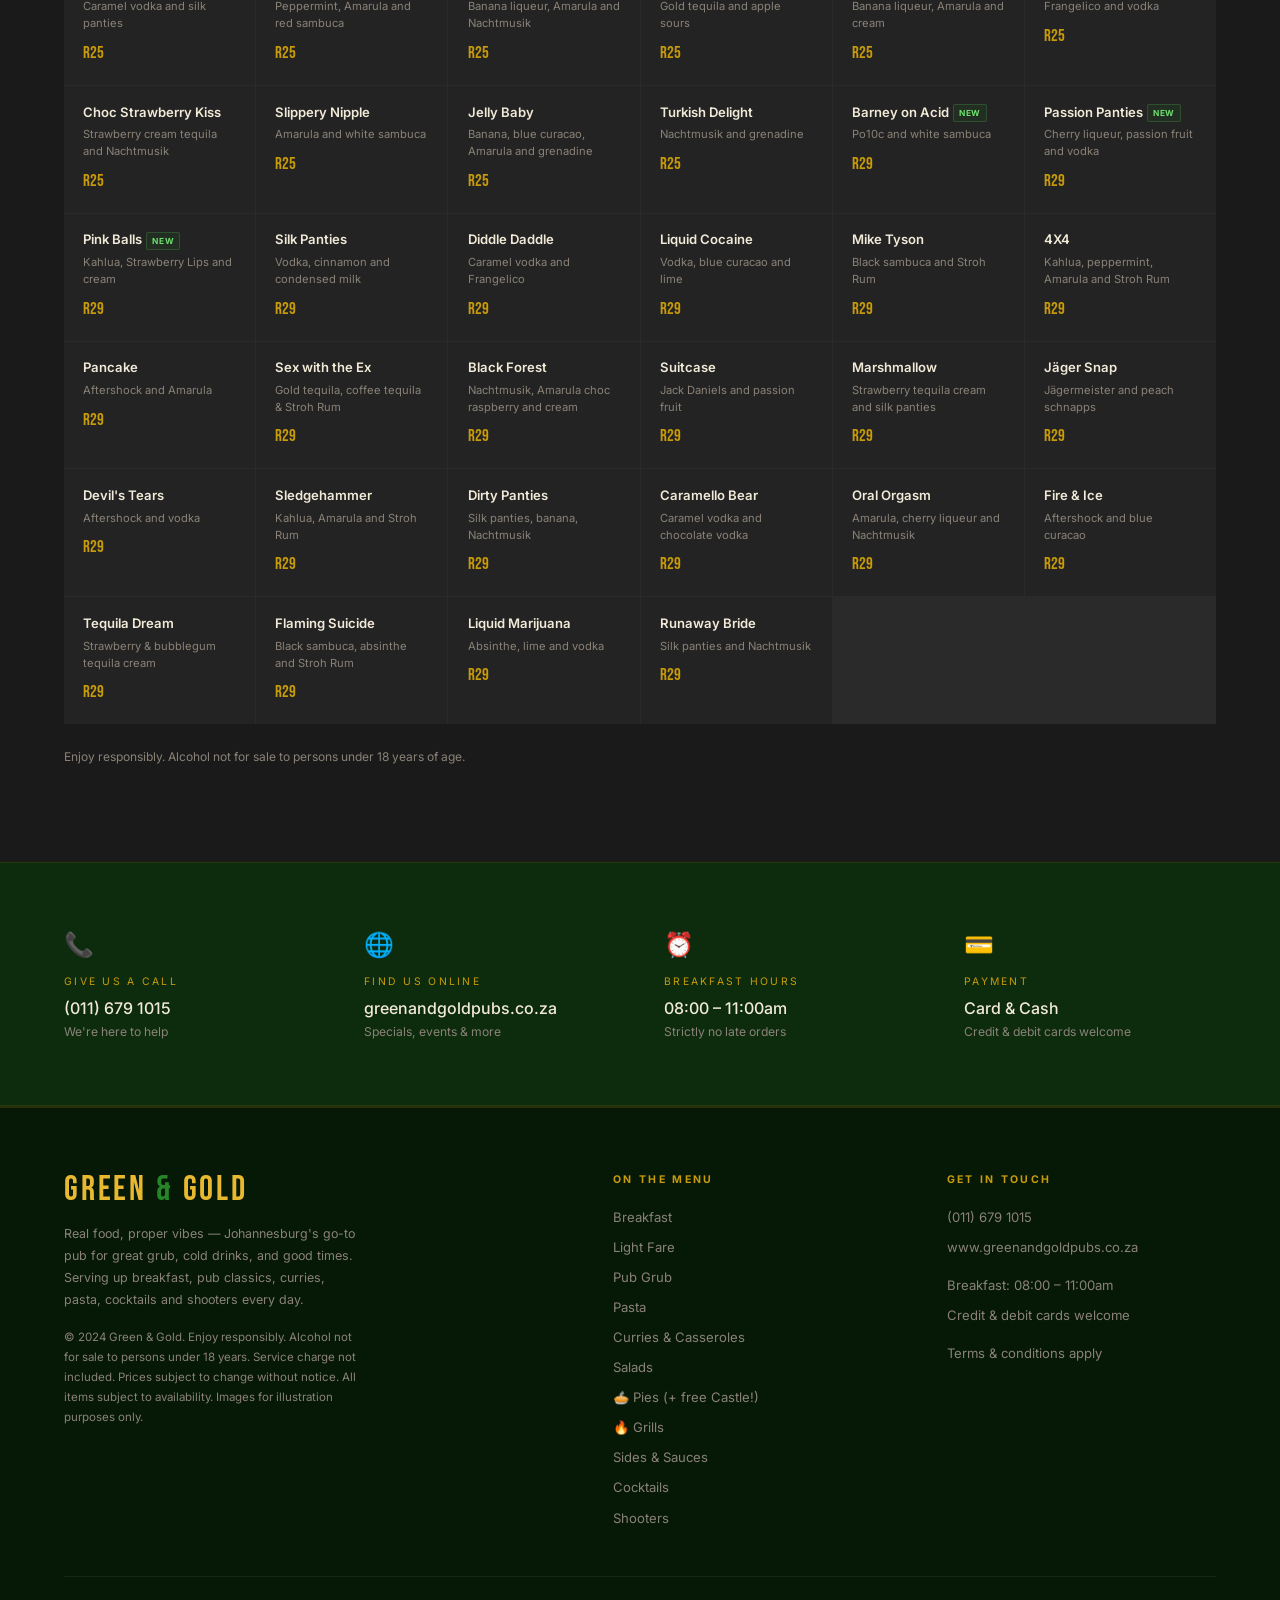
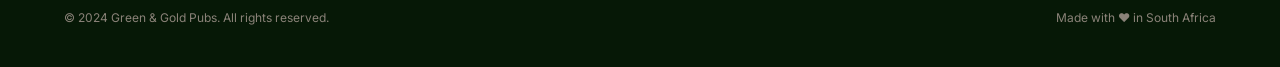
==== commit ea2d794b: "Add Pies, Grills, Sides & Sauces sections + extra cocktails - Pies (14 items): all homemade pies wit" ====
--- a/src/index.html
+++ b/src/index.html
@@ -22,7 +22,8 @@
     <span class="ticker-item">🔞 Alcohol not for sale to persons under 18</span>
     <span class="ticker-item">🏉 The game is always on</span>
     <span class="ticker-item">🔥 New items now on the menu — check it out</span>
-    <span class="ticker-item">🥩 <strong>200g rump, flame-grilled to order</strong></span>
+    <span class="ticker-item">🥧 <strong>Pie &amp; Pint special — any pie + free 500ml Castle Draught</strong></span>
+    <span class="ticker-item">🥩 <strong>Flame-grilled steaks from R149 — rare to well done</strong></span>
     <span class="ticker-item">🍺 Enjoy responsibly</span>
     <span class="ticker-item">📍 Johannesburg, South Africa</span>
   </div>
@@ -33,8 +34,8 @@
   <a href="#" class="logo">Green <em>&amp;</em> Gold</a>
 
   <ul class="nav-links">
-    <li><a href="#menu" onclick="switchCatByName('breakfast')">Breakfast</a></li>
     <li><a href="#menu">Menu</a></li>
+    <li><a href="#sides">Sides</a></li>
     <li><a href="#cocktails">Drinks</a></li>
     <li><a href="#shooters">Shooters</a></li>
     <li><a href="#contact">Find Us</a></li>
@@ -119,6 +120,8 @@
     <button class="cat-tab" onclick="switchCat('pasta', this)">🍝 Pasta</button>
     <button class="cat-tab" onclick="switchCat('curries', this)">🍛 Curries &amp; Casseroles</button>
     <button class="cat-tab" onclick="switchCat('salads', this)">🥗 Salads</button>
+    <button class="cat-tab" onclick="switchCat('pies', this)">🥧 Pies</button>
+    <button class="cat-tab" onclick="switchCat('grills', this)">🔥 Grills</button>
   </div>
 
   <!-- Breakfast note -->
@@ -127,8 +130,50 @@
     Items include your choice of sides as described. Ask your waiter about daily specials.
   </div>
 
+  <!-- Pie & Pint special -->
+  <div id="pieAndPint" class="pie-pint-banner" style="display:none">
+    <div class="ppb-left">
+      <span class="ppb-tag">Special Deal</span>
+      <div class="ppb-title">Pie &amp; Pint</div>
+      <p class="ppb-desc">Order <strong>any homemade pie</strong> and receive a complimentary <strong>500ml Castle Draught</strong> on the house. All pies served with chips.</p>
+    </div>
+    <div class="ppb-right">
+      <span class="ppb-castle">🍺</span>
+      <span class="ppb-free">Free Castle Draught</span>
+    </div>
+  </div>
+
+  <!-- Grill note -->
+  <div id="grillNote" style="display:none; margin-bottom:1.75rem; padding:1rem 1.25rem; background:rgba(200,155,10,0.06); border:1px solid rgba(200,155,10,0.18); font-size:0.8rem; color:rgba(242,234,216,0.65); line-height:1.6;">
+    🔥 <strong style="color:var(--gold-xl)">All grills served with onion rings &amp; chips or baked potato.</strong>
+    Steaks flame-grilled to your liking — rare, medium or well done. Ask your waiter to add a sauce for R35.
+  </div>
+
   <!-- Menu grid -->
   <div class="menu-grid" id="menuGrid"></div>
+</section>
+
+<!-- ══ SIDES & SAUCES ══════════════════════════════════════════════ -->
+<section class="ss-sec" id="sides">
+  <div class="ss-inner">
+    <div class="ss-col">
+      <div class="s-head">
+        <span class="s-label">Add to your meal</span>
+        <h3 class="s-title" style="font-size:1.6rem;">Sides</h3>
+        <div class="gold-rule"></div>
+      </div>
+      <div class="ss-grid" id="sidesGrid"></div>
+    </div>
+    <div class="ss-divider"></div>
+    <div class="ss-col">
+      <div class="s-head">
+        <span class="s-label">For your steak</span>
+        <h3 class="s-title" style="font-size:1.6rem;">Sauces <em style="font-size:1rem;">R35 each</em></h3>
+        <div class="gold-rule"></div>
+      </div>
+      <div class="ss-grid" id="saucesGrid"></div>
+    </div>
+  </div>
 </section>
 
 <!-- ══ COCKTAILS ════════════════════════════════════════════════════ -->
@@ -210,6 +255,9 @@
         <li><a href="#menu">Pasta</a></li>
         <li><a href="#menu">Curries &amp; Casseroles</a></li>
         <li><a href="#menu">Salads</a></li>
+        <li><a href="#menu">🥧 Pies (+ free Castle!)</a></li>
+        <li><a href="#menu">🔥 Grills</a></li>
+        <li><a href="#sides">Sides &amp; Sauces</a></li>
         <li><a href="#cocktails">Cocktails</a></li>
         <li><a href="#shooters">Shooters</a></li>
       </ul>
@@ -260,7 +308,6 @@
 
 <script src="app.js"></script>
 <script>
-  // hide bfast note when not on breakfast tab
   const origSwitch = window.switchCat;
   window.switchCat = function(cat, btn) {
     origSwitch(cat, btn);
--- a/src/style.css
+++ b/src/style.css
@@ -215,6 +215,42 @@
 .dt-amt { font-family: 'Bebas Neue', sans-serif; font-size: 2rem; color: var(--gold-l); }
 .btn-full { width: 100%; display: flex; align-items: center; justify-content: center; }
 
+/* PIE & PINT SPECIAL */
+.pie-pint-banner { display: flex; align-items: center; justify-content: space-between; gap: 1.5rem; margin-bottom: 1.75rem; padding: 1.5rem 2rem; background: linear-gradient(135deg, rgba(13,43,13,0.95) 0%, rgba(6,24,6,0.95) 100%); border: 1px solid rgba(200,155,10,0.35); border-left: 4px solid var(--gold-l); position: relative; overflow: hidden; }
+.pie-pint-banner::before { content: ''; position: absolute; top: -40px; right: 120px; width: 180px; height: 180px; border-radius: 50%; background: radial-gradient(circle, rgba(200,155,10,0.06) 0%, transparent 70%); pointer-events: none; }
+.ppb-left { flex: 1; }
+.ppb-tag { display: inline-block; font-size: 0.6rem; font-weight: 700; letter-spacing: 0.14em; text-transform: uppercase; padding: 0.18rem 0.5rem; background: var(--gold); color: #fff; border-radius: 2px; margin-bottom: 0.6rem; }
+.ppb-title { font-family: 'Bebas Neue', sans-serif; font-size: 2.2rem; color: var(--gold-xl); letter-spacing: 0.04em; line-height: 1; margin-bottom: 0.4rem; }
+.ppb-desc { font-size: 0.83rem; color: rgba(242,234,216,0.7); line-height: 1.65; max-width: 420px; }
+.ppb-desc strong { color: var(--warm); }
+.ppb-right { display: flex; flex-direction: column; align-items: center; gap: 0.35rem; flex-shrink: 0; }
+.ppb-castle { font-size: 3rem; animation: float 3s ease-in-out infinite; }
+.ppb-free { font-size: 0.7rem; font-weight: 700; letter-spacing: 0.1em; text-transform: uppercase; color: var(--g500); }
+
+/* GRILL SIZE VARIANTS */
+.mc-sizes { display: flex; gap: 0.5rem; flex-wrap: wrap; margin-top: 0.55rem; }
+.mc-size { display: flex; flex-direction: column; align-items: center; padding: 0.35rem 0.7rem; border: 1px solid rgba(200,155,10,0.22); background: rgba(200,155,10,0.04); transition: all 0.2s; cursor: default; }
+.mc:hover .mc-size { border-color: rgba(200,155,10,0.4); }
+.sz-wt { font-size: 0.62rem; font-weight: 600; letter-spacing: 0.06em; text-transform: uppercase; color: var(--muted); }
+.sz-p { font-family: 'Bebas Neue', sans-serif; font-size: 1.1rem; color: var(--gold-l); line-height: 1.1; }
+
+/* SIDES & SAUCES SECTION */
+.ss-sec { background: #1c1c1c; border-top: 1px solid var(--border); border-bottom: 1px solid var(--border); padding: 5rem 5vw; }
+.ss-inner { display: grid; grid-template-columns: 1fr auto 1fr; gap: 4rem; align-items: start; }
+.ss-divider { width: 1px; background: var(--border); align-self: stretch; }
+.ss-grid { display: flex; flex-direction: column; gap: 1px; background: var(--border); }
+.ss-item { display: flex; align-items: center; justify-content: space-between; padding: 0.7rem 0.9rem; background: var(--card); transition: background 0.2s; }
+.ss-item:hover { background: var(--card-h); }
+.ss-name { font-size: 0.83rem; color: rgba(242,234,216,0.8); }
+.ss-price { font-family: 'Bebas Neue', sans-serif; font-size: 1.15rem; color: var(--gold-l); }
+
+@media (max-width: 700px) {
+  .ss-inner { grid-template-columns: 1fr; gap: 2.5rem; }
+  .ss-divider { width: auto; height: 1px; }
+  .pie-pint-banner { flex-direction: column; text-align: center; }
+  .ppb-desc { max-width: 100%; }
+}
+
 /* REVEAL ANIMATIONS */
 .reveal { opacity: 0; transform: translateY(24px); transition: opacity 0.6s ease, transform 0.6s ease; }
 .reveal.in { opacity: 1; transform: translateY(0); }
